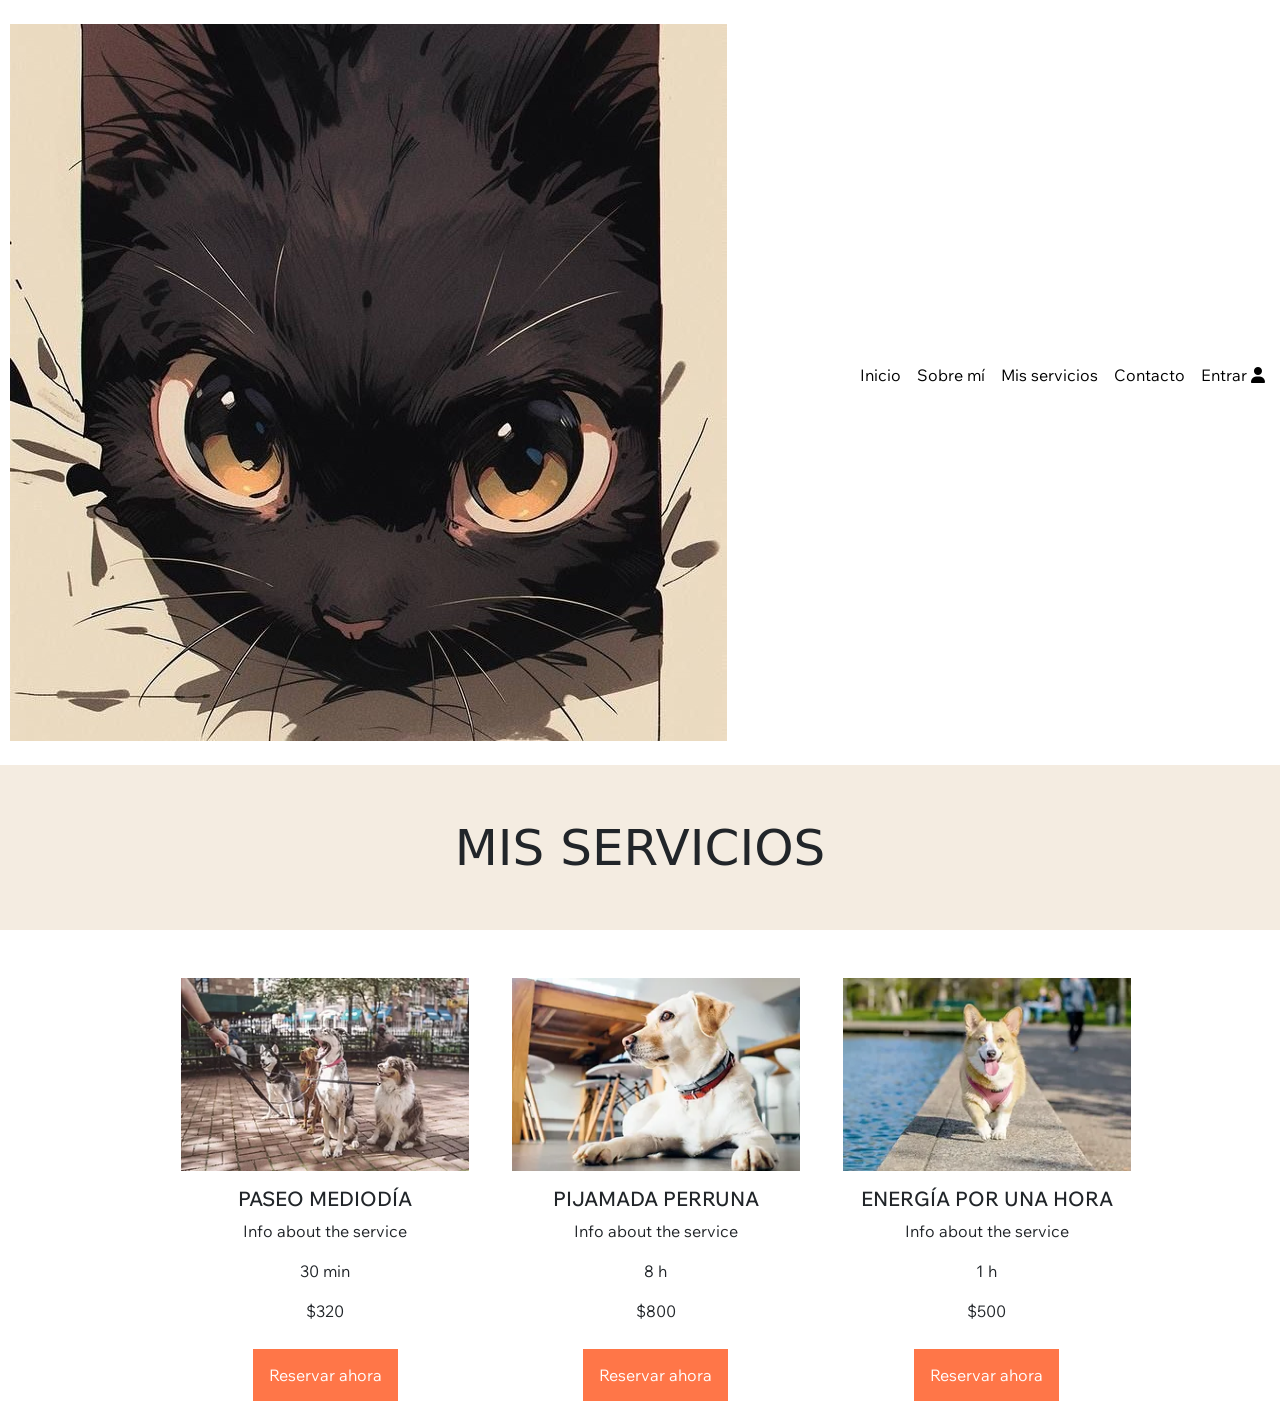
==== VISUALS/mis_servicios.html @ cd47b9a1 "se pega el menu de servicios ya creado previamente" ====
<!DOCTYPE html>
<html lang="en">

<head>
    <meta charset="UTF-8">
    <meta name="viewport" content="width=device-width, initial-scale=1.0">
    <link rel="stylesheet" href="https://cdnjs.cloudflare.com/ajax/libs/font-awesome/6.5.2/css/all.min.css"
        integrity="sha512-SnH5WK+bZxgPHs44uWIX+LLJAJ9/2PkPKZ5QiAj6Ta86w+fsb2TkcmfRyVX3pBnMFcV7oQPJkl9QevSCWr3W6A=="
        crossorigin="anonymous" referrerpolicy="no-referrer" />
    <link rel="preconnect" href="https://fonts.googleapis.com">
    <link rel="preconnect" href="https://fonts.gstatic.com" crossorigin>
    <link href="https://fonts.googleapis.com/css2?family=Wix+Madefor+Text:ital,wght@0,400..800;1,400..800&display=swap"
        rel="stylesheet">
    <link rel="stylesheet" href="https://cdn.jsdelivr.net/npm/bootstrap-icons@1.11.3/font/bootstrap-icons.min.css">
    <link rel="stylesheet" href="/Bootstrap/css/bootstrap.min.css">
    <link rel="stylesheet" href="/CSS/normalize.css">
    <link rel="stylesheet" href="/CSS/servicios.css">
    <link rel="stylesheet" href="/CSS/header.css">
    <title>Mis Servicios</title>
</head>

<body>
    <header>
        <section class="nav">
            <nav class="nav_space" id="nav_space">
                <img src="/IMAGES/cutted.jpg" alt="" srcset="" id="paw">
                <button id="ham_menu" class="ham_menu" type="button"><i class="bi bi-list"></i></button>
                <div class="menu_space" id="menu_space">
                    <ul id="link_space" class="link_space">
                        <button class="cerrar_menu" id="cerrar"><i class="bi bi-x"></i></button>
                        <li class="li"><a class="link_text" href="/index.html">Inicio</a></li>
                        <li class="li"><a class="link_text" href="#">Sobre mí</a></li>
                        <li class="li"><a class="link_text" href="/VISUALS/mis_servicios.html">Mis servicios</a></li>
                        <li class="li"><a class="link_text" href="#">Contacto</a></li>
                        <li class="li"><a class="link_entrar" href="#">Entrar <i class="fa-solid fa-user"></i></a></li>
                    </ul>
                </div>
            </nav>
        </section>
    </header>

    <section class="banner_space_ms">
        <div class="banner">
            <h1 class="serv_title">MIS SERVICIOS</h1>
        </div>
    </section>

    <section class="servicios">
        <ul class="serv_list">
            <li class="serv_card">
                <div class="card" style="width: 18rem;">
                    <img class="card_img" src="/IMAGES/servicio_1.webp" class="card-img-top" alt="servicio_1">
                    <div class="card-body">
                        <center>
                            <h5 class="card_title">PASEO MEDIODÍA</h5>
                            <p class="card_text">Info about the service</p>
                            <p class="card_text">30 min</p>
                            <p class="card_price">$320</p>
                            <a href="/visuals/reservar/reservar_paseo.html" class="card_btn">Reservar ahora</a>
                        </center>
                    </div>
                </div>
            </li>
            <li class="serv_card">
                <div class="card" style="width: 18rem;">
                    <img class="card_img" src="/IMAGES/servicio_2.webp" class="card-img-top" alt="servicio_1">
                    <div class="card-body">
                        <center>
                            <h5 class="card_title">PIJAMADA PERRUNA</h5>
                            <p class="card_text">Info about the service</p>
                            <p class="card_text">8 h</p>
                            <p class="card_price">$800</p>
                            <a href="#" class="card_btn">Reservar ahora</a>
                        </center>
                    </div>
                </div>
            </li>
            <li class="serv_card">
                <div class="card" style="width: 18rem;">
                    <img class="card_img" src="/IMAGES/servicio_3.webp" class="card-img-top" alt="servicio_1">
                    <div class="card-body">
                        <center>
                            <h5 class="card_title">ENERGÍA POR UNA HORA</h5>
                            <p class="card_text">Info about the service</p>
                            <p class="card_text">1 h</p>
                            <p class="card_price">$500</p>
                            <a href="#" class="card_btn">Reservar ahora</a>
                        </center>
                    </div>
                </div>
            </li>
            </div>
            </div>
        </ul>
    </section>

    <script src="/Bootstrap/js/bootstrap.js"></script>
    <script src="/JS/header.js"></script>
</body>

</html>
---- CSS/servicios.css ----
a{
    text-decoration: none;
    color: white;
}

a:hover{
    color: white;
}

.banner_space_ms{
    display: flex;
    justify-content: center;
    align-items: center;
    background-color: #F4ECE1;
    width: 100%;
    height: 165px;
}

.serv_title{
    font-size: 50px;
}

.servicios{
    display: flex;
    margin-top: 3rem;
    width: 100%;
    justify-content: center;
}

.serv_list{
    display: flex;
    flex-basis: 80%;
}


.serv_card{
    display: block;
    margin-left: auto;
    margin-right: auto;
    max-width: fit-content;
    
}

.card{
    border-style: none;
}

.card_img{
    border-radius: none;
}

.card_title,
.card_text,
.card_price{
    display: block;
    margin-left: auto;
    margin-right: auto;
}

.card_price{
    margin-bottom: 40px;
}

.card_btn{
    background-color: #FF7648;
    padding: 16px;
}

.card_btn:hover{
    background-color: rgba(255, 118, 72, 0.5);
    transition: 0.3s;
}

@media screen and ( max-width:1200px ){
    .serv_title{
        font-size: 65px;
    }

    .serv_list{
        gap: 1.5rem;
    }
}

@media screen and ( max-width:992px ){
    .serv_title{
        font-size: 60px;
    }

    .serv_list{
        flex-wrap: wrap;
        flex-direction: row;
        flex-basis: 90%;
    }

    .card{
        margin-bottom: 2rem;
    }
}

@media screen and ( max-width:768px ){
    .serv_title{
        font-size: 55px;
    }

    .serv_list{
        flex-basis: 200%;
    }

    .card{
        margin-bottom: 1rem;
    }
}

@media screen and ( max-width:576px ){
    .serv_title{
        font-size: 50px;
    }


}
---- CSS/header.css ----
.nav_space{
    display: flex;
    align-items: center;
    justify-content: space-between;
    margin-top: 1.5rem;
    margin-bottom: 1.5rem;
    width: 100%;
}

.nav img{
    float: inline-start;
    margin-left: 10px;
}

.link_space{
    display: flex;
    list-style-type: none;
    gap: 1rem;
}

.link_text,
.link_entrar{
    color: black;
    text-decoration: none;
}

.link_entrar{
    float: inline-end;
    margin-right: 15px;
}

.link_text:hover{
    color: orange;
    transition: 0.3s;
}

.link_entrar:hover{
    color: rgba(0, 0, 0, 0.6);
    transition: 0.3s;
}

li{
    font-family: "Wix Madefor Text", Arial, Helvetica, sans-serif;
}

.ham_menu,
.cerrar_menu{
    display: none;
}

.banner_space{
    background-color: #F4ECE1;
    width: 100%;
    height: 550px;
    padding-top: 1rem;
}

.banner_img{
    display: block;
    margin-left: auto;
    margin-right: auto;
    margin-top: 3.5rem;
    width: 150px;
    height: 150px;
    border-radius: 3rem;
}

.banner_title{
    display: flex;
    justify-content: center;
    font-size: 150px;
    margin-top: 1rem;
}

.eslogan{
    display: flex;
    justify-content: center;
    font-size: large;
}

.banner_btn{
    display: block;
    margin-left: auto;
    margin-right: auto;
    margin-top: 30px;
    border-radius: 2rem;
    background-color: #FF7648;
    border-style: none;
    color: white;
    height: 50px;
    width: 222px;
}

@media screen and ( max-width:1200px ){
    .banner_img{
        width: 140px;
        height: 140px;
    }

    .banner_title{
        font-size: 100px;
    }
}

@media screen and ( max-width:992px ){
    .banner_img{
        width: 135px;
        height: 135px;
    }

    .banner_title{
        font-size: 90px;
    }
}

@media screen and ( max-width:768px ){
    .banner_img{
        width: 120px;
        height: 120px;
    }

    .banner_title{
        font-size: 75px;
    }
}

@media screen and ( max-width: 576px ) {

    .ham_menu,
    .cerrar_menu{
        display: block;
        order: 2;
        float: right;
        border: 0;
        font-size: 1.50rem;
        background-color: transparent;
        cursor: pointer;
    }

    .menu_space{
        display: none;
        visibility: hidden;
    }
    
    .visible{
        display: block;
        opacity: 1;
        visibility: visible;
    }

    .notVisible{
        display: none;
        visibility: hidden;
    }

    .nav_space{
        justify-content: center;
        gap: 7rem;
    }

    .link_space{
        top: 0;
        bottom: 0;
        display: flex;
        align-items: center;
        justify-content: center;
        flex-direction: column;
    }

    .banner_img{
        width: 100px;
        height: 100px;
    }

    .banner_title{
        font-size: 50px;
    }
}
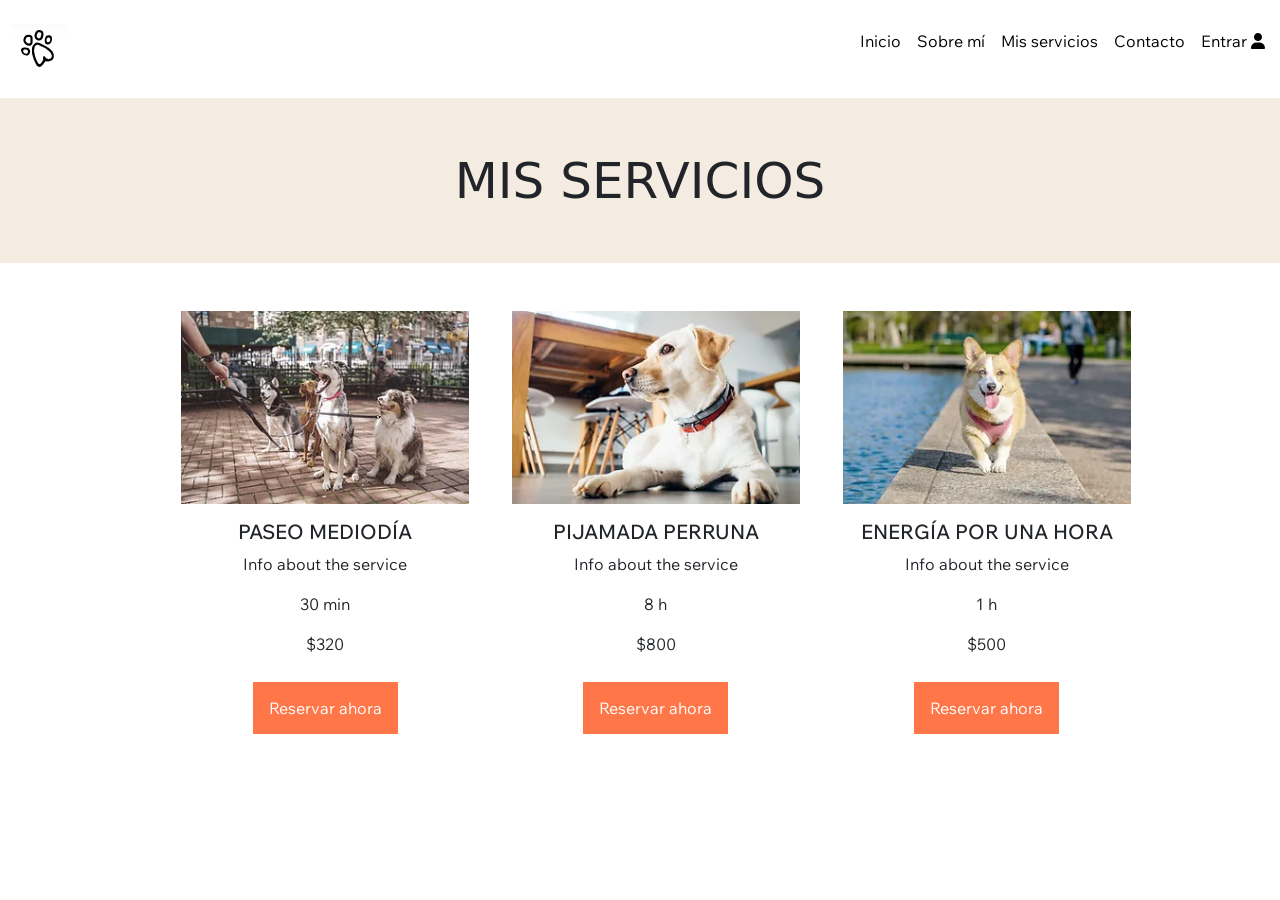
==== commit b9eb566f: "se arregla la imagen del header servicios" ====
--- a/VISUALS/mis_servicios.html
+++ b/VISUALS/mis_servicios.html
@@ -23,7 +23,7 @@
     <header>
         <section class="nav">
             <nav class="nav_space" id="nav_space">
-                <img src="/IMAGES/cutted.jpg" alt="" srcset="" id="paw">
+                <img src="/IMAGES/paw.png" alt="" srcset="" id="paw">
                 <button id="ham_menu" class="ham_menu" type="button"><i class="bi bi-list"></i></button>
                 <div class="menu_space" id="menu_space">
                     <ul id="link_space" class="link_space">
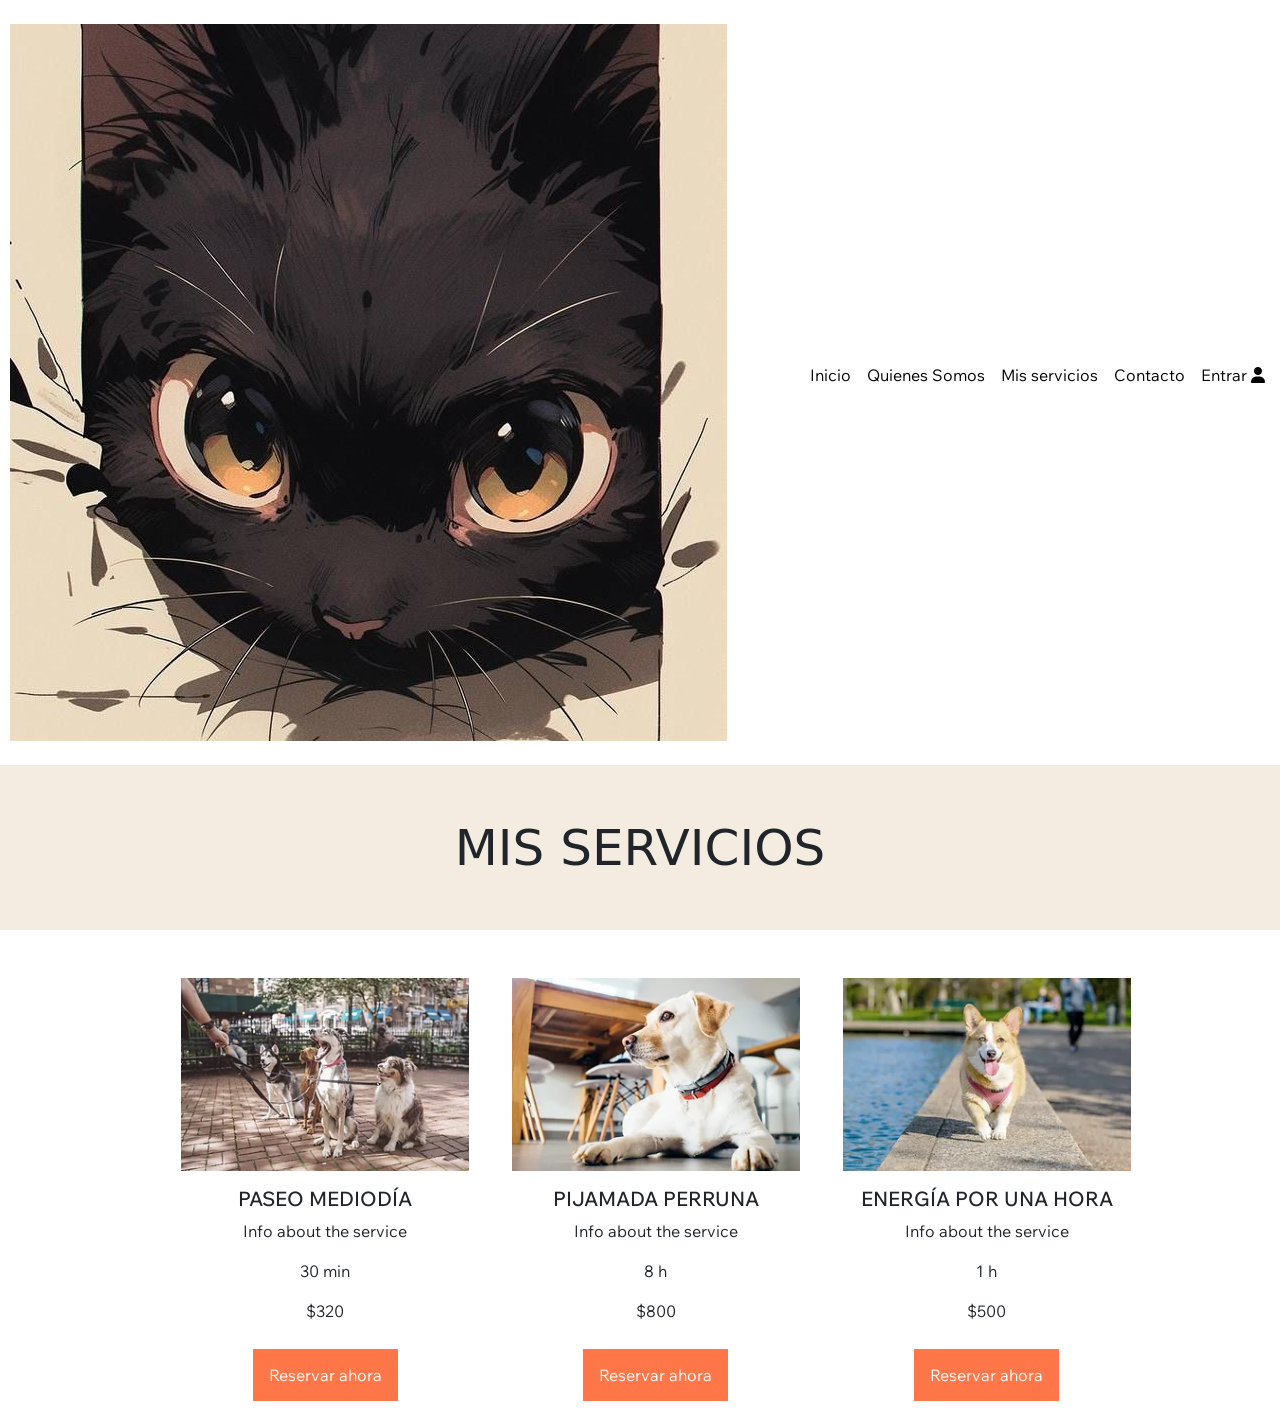
==== commit e2d263bd: "se hace el scroll method" ====
--- a/VISUALS/mis_servicios.html
+++ b/VISUALS/mis_servicios.html
@@ -23,15 +23,15 @@
     <header>
         <section class="nav">
             <nav class="nav_space" id="nav_space">
-                <img src="/IMAGES/paw.png" alt="" srcset="" id="paw">
+                <img src="/IMAGES/cutted.jpg" alt="" srcset="" id="paw">
                 <button id="ham_menu" class="ham_menu" type="button"><i class="bi bi-list"></i></button>
                 <div class="menu_space" id="menu_space">
                     <ul id="link_space" class="link_space">
                         <button class="cerrar_menu" id="cerrar"><i class="bi bi-x"></i></button>
                         <li class="li"><a class="link_text" href="/index.html">Inicio</a></li>
-                        <li class="li"><a class="link_text" href="#">Sobre mí</a></li>
+                        <li class="li"><a class="link_text" href="#main">Quienes Somos</a></li>
                         <li class="li"><a class="link_text" href="/VISUALS/mis_servicios.html">Mis servicios</a></li>
-                        <li class="li"><a class="link_text" href="#">Contacto</a></li>
+                        <li class="li"><a class="link_text" href="#footer">Contacto</a></li>
                         <li class="li"><a class="link_entrar" href="#">Entrar <i class="fa-solid fa-user"></i></a></li>
                     </ul>
                 </div>
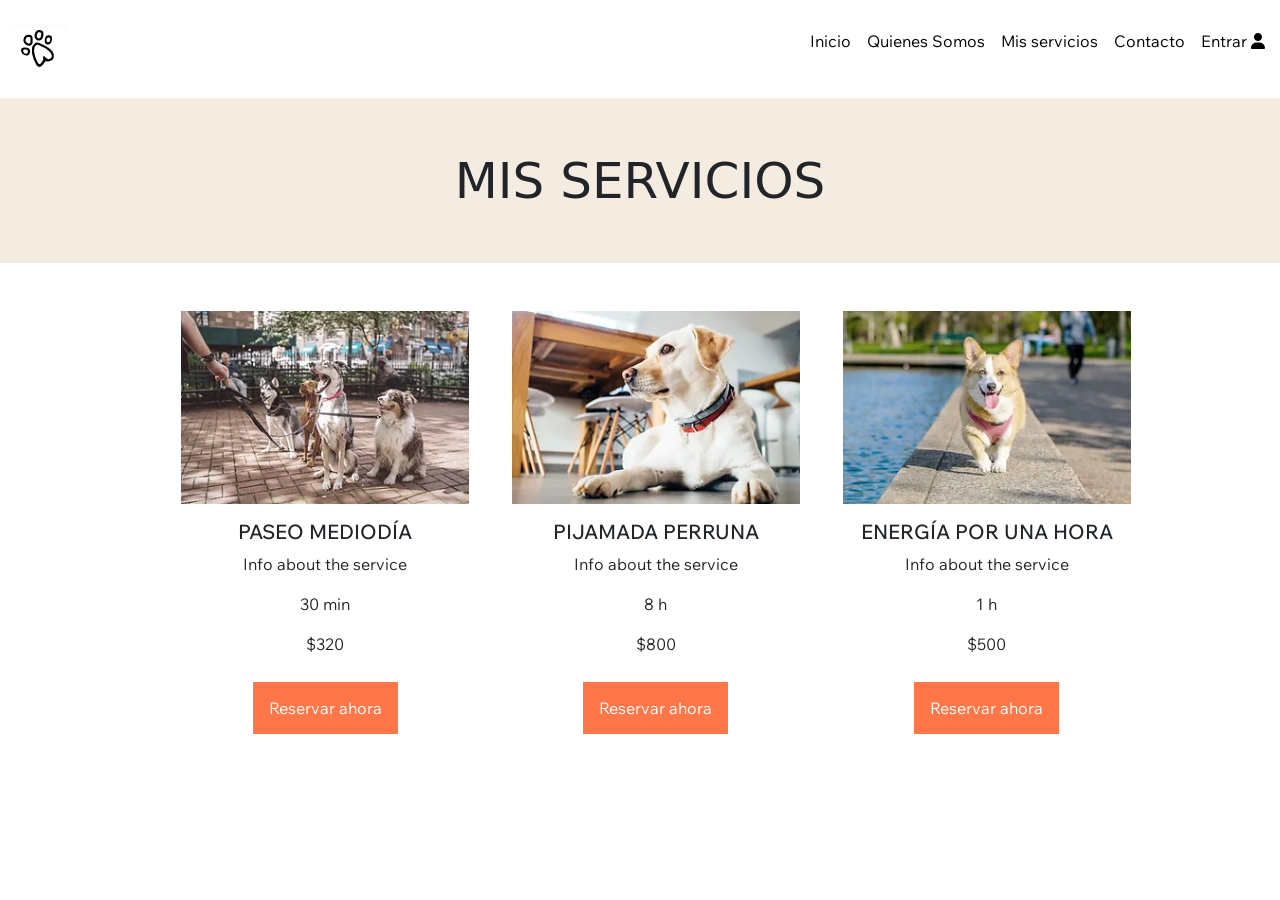
==== commit 3c21f661: "Merge branch 'feature/header' into dev" ====
--- a/VISUALS/mis_servicios.html
+++ b/VISUALS/mis_servicios.html
@@ -23,7 +23,7 @@
     <header>
         <section class="nav">
             <nav class="nav_space" id="nav_space">
-                <img src="/IMAGES/cutted.jpg" alt="" srcset="" id="paw">
+                <img src="/IMAGES/paw.png" alt="" srcset="" id="paw">
                 <button id="ham_menu" class="ham_menu" type="button"><i class="bi bi-list"></i></button>
                 <div class="menu_space" id="menu_space">
                     <ul id="link_space" class="link_space">
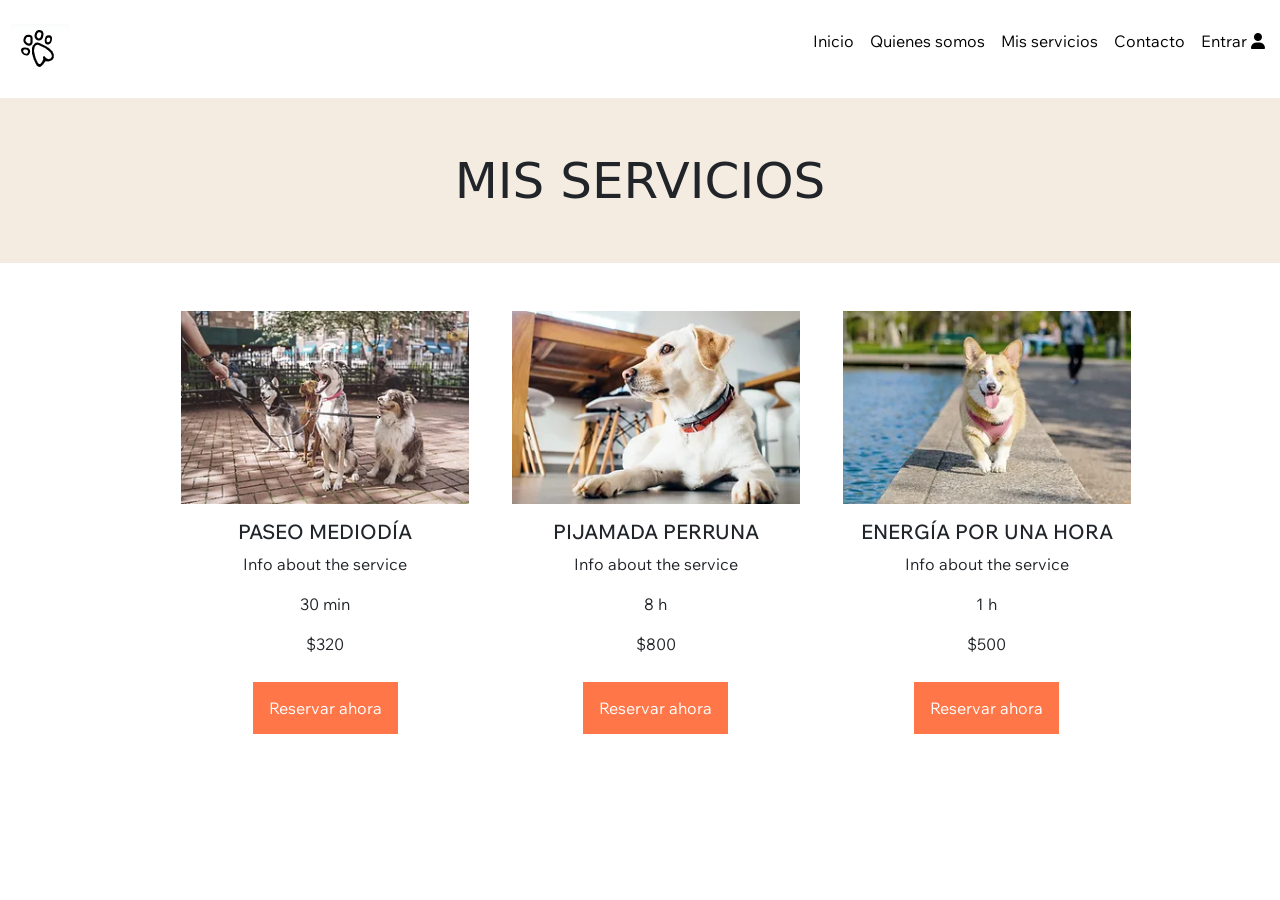
==== commit 1c453c35: "s" ====
--- a/VISUALS/mis_servicios.html
+++ b/VISUALS/mis_servicios.html
@@ -29,7 +29,7 @@
                     <ul id="link_space" class="link_space">
                         <button class="cerrar_menu" id="cerrar"><i class="bi bi-x"></i></button>
                         <li class="li"><a class="link_text" href="/index.html">Inicio</a></li>
-                        <li class="li"><a class="link_text" href="#main">Quienes Somos</a></li>
+                        <li class="li"><a class="link_text" href="/index.html">Quienes somos</a></li>
                         <li class="li"><a class="link_text" href="/VISUALS/mis_servicios.html">Mis servicios</a></li>
                         <li class="li"><a class="link_text" href="#footer">Contacto</a></li>
                         <li class="li"><a class="link_entrar" href="#">Entrar <i class="fa-solid fa-user"></i></a></li>
--- a/CSS/header.css
+++ b/CSS/header.css
@@ -175,4 +175,5 @@
     .banner_title{
         font-size: 50px;
     }
+
 }
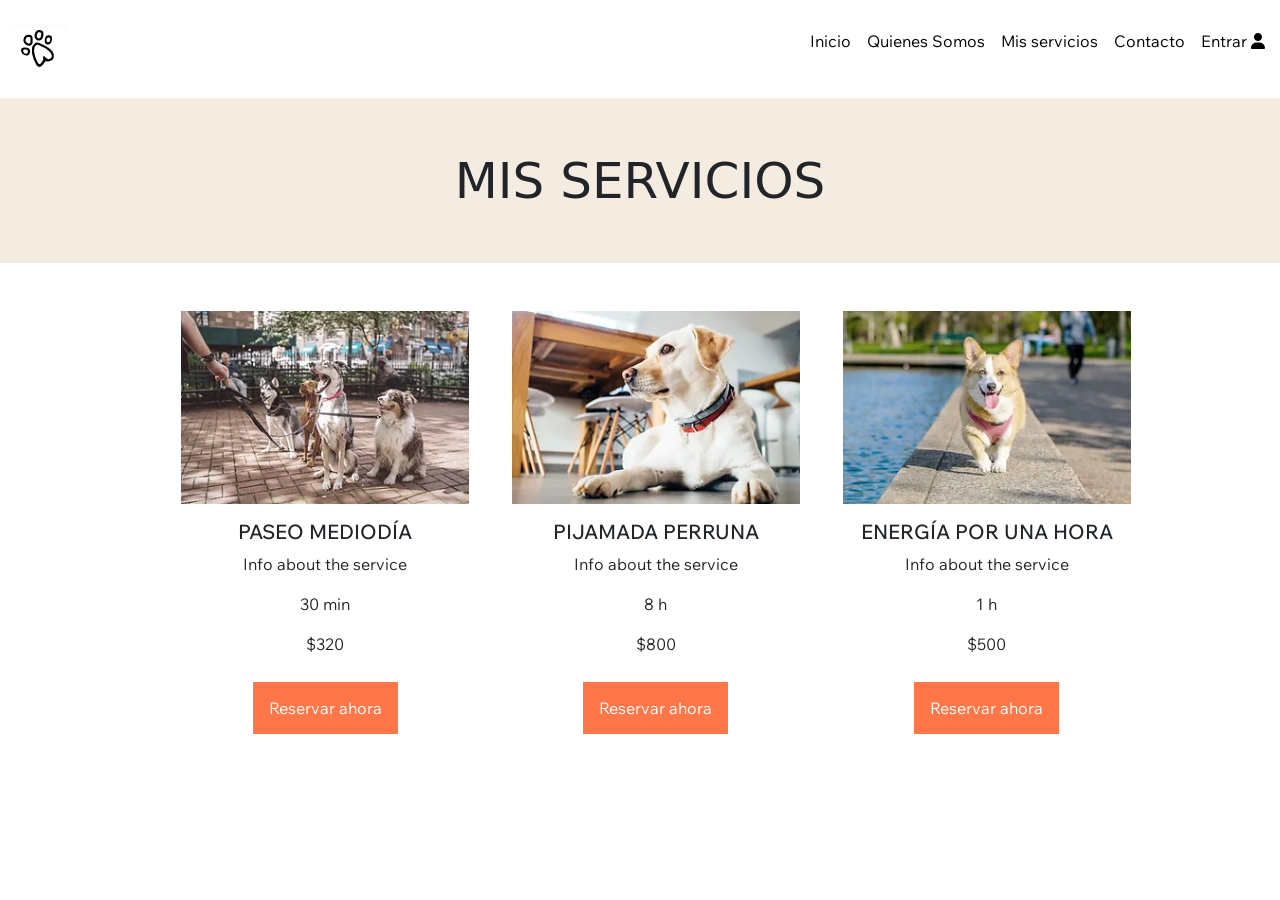
==== commit b39d02c5: "s" ====
--- a/VISUALS/mis_servicios.html
+++ b/VISUALS/mis_servicios.html
@@ -29,7 +29,7 @@
                     <ul id="link_space" class="link_space">
                         <button class="cerrar_menu" id="cerrar"><i class="bi bi-x"></i></button>
                         <li class="li"><a class="link_text" href="/index.html">Inicio</a></li>
-                        <li class="li"><a class="link_text" href="/index.html">Quienes somos</a></li>
+                        <li class="li"><a class="link_text" href="/index.html">Quienes Somos</a></li>
                         <li class="li"><a class="link_text" href="/VISUALS/mis_servicios.html">Mis servicios</a></li>
                         <li class="li"><a class="link_text" href="#footer">Contacto</a></li>
                         <li class="li"><a class="link_entrar" href="#">Entrar <i class="fa-solid fa-user"></i></a></li>
